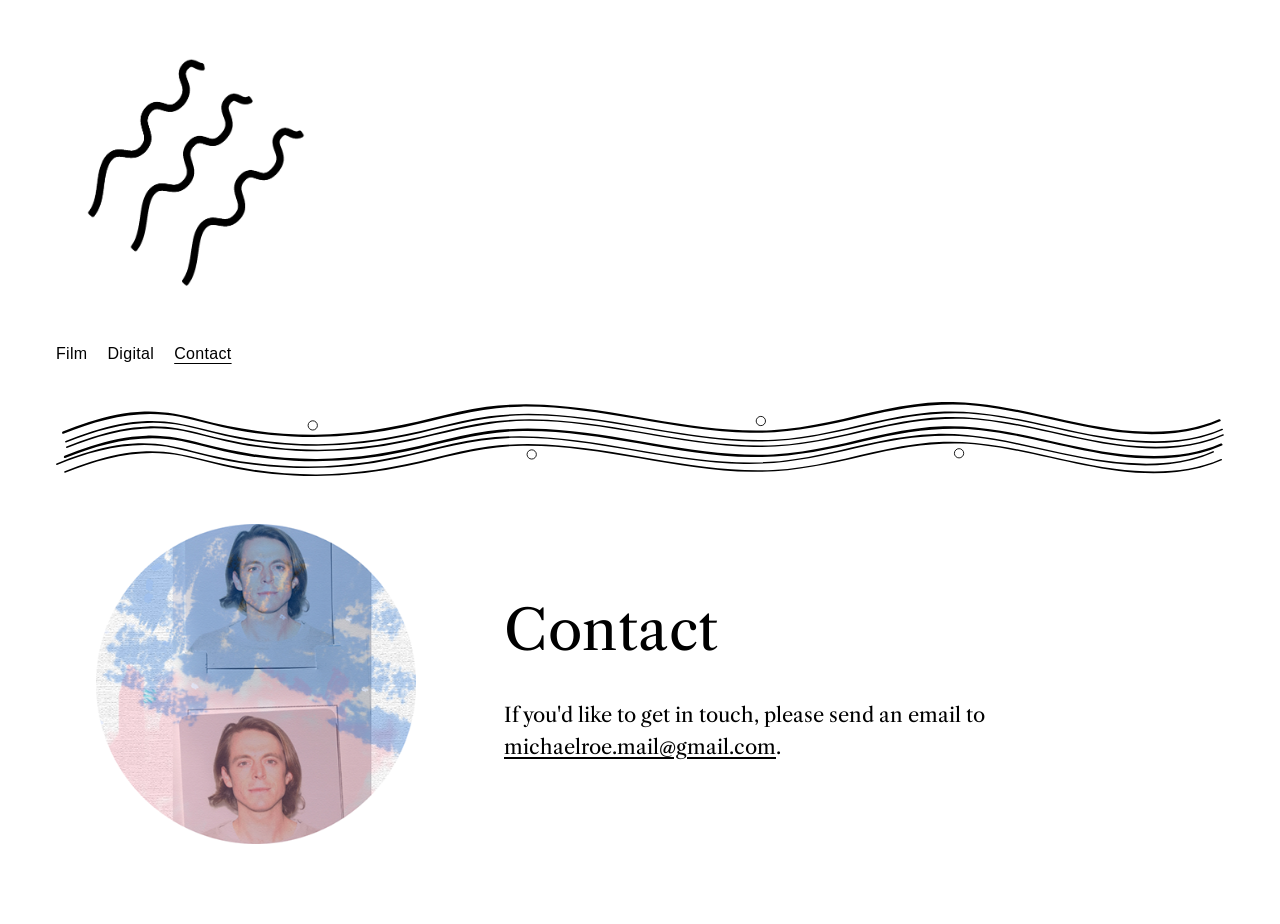
==== contact.html @ 5ca86b8b "Replace Adobe Muse output with hand-written HTML/CSS/JS The site was Muse 2015 output: fragile absol" ====
<!DOCTYPE html>
<html lang="en">
<head>
<meta charset="utf-8">
<meta name="viewport" content="width=device-width, initial-scale=1">
<title>Contact — Michael Roe</title>
<meta name="description" content="Get in touch with Michael Roe.">
<link rel="icon" href="images/favicon.ico">
<link rel="canonical" href="https://roewave.com/contact.html">
<link rel="preconnect" href="https://fonts.googleapis.com">
<link rel="preconnect" href="https://fonts.gstatic.com" crossorigin>
<link href="https://fonts.googleapis.com/css2?family=Libre+Caslon+Text:wght@400;700&display=swap" rel="stylesheet">
<link rel="stylesheet" href="css/style.css">
</head>
<body>
<div class="page">
  <header class="site-header">
    <a class="wordmark" href="index.html" aria-label="Michael Roe — home">
      <img src="images/wordmark.svg" alt="Michael Roe">
    </a>
    <nav class="site-nav" aria-label="Primary">
      <a href="film.html">Film</a>
      <a href="digital.html">Digital</a>
      <a href="contact.html" aria-current="page">Contact</a>
    </nav>
    <div class="divider" aria-hidden="true">
      <img src="images/divider.svg" alt="">
    </div>
  </header>

  <main class="contact">
    <figure class="contact-portrait">
      <img src="images/michael-portrait.png" alt="Portrait of Michael Roe">
    </figure>
    <div class="contact-body">
      <h1 class="page-title">Contact</h1>
      <p>If you'd like to get in touch, please send an email to <a href="mailto:michaelroe.mail@gmail.com">michaelroe.mail@gmail.com</a>.</p>
    </div>
  </main>
</div>
</body>
</html>
---- css/style.css ----
:root {
  --ink: #000;
  --paper: #fff;
  --muted: #666;
  --rule: #e5e5e5;
  --max: 1200px;
}

* { box-sizing: border-box; }

html, body {
  margin: 0;
  padding: 0;
  background: var(--paper);
  color: var(--ink);
}

body {
  font-family: -apple-system, BlinkMacSystemFont, "Segoe UI", Roboto, "Helvetica Neue", Arial, sans-serif;
  font-size: 16px;
  line-height: 1.5;
  -webkit-font-smoothing: antialiased;
  -moz-osx-font-smoothing: grayscale;
}

a {
  color: inherit;
  text-decoration: none;
}
a:visited { color: inherit; }
a:hover, a:focus-visible { text-decoration: underline; }
a:focus-visible { outline: 2px solid var(--ink); outline-offset: 2px; }

img { max-width: 100%; height: auto; display: block; }

.page {
  max-width: var(--max);
  margin: 0 auto;
  padding: 1.25rem 1rem 4rem;
}

/* --- Header --- */

.site-header { padding-top: 0.5rem; }

.wordmark {
  display: block;
  width: 100%;
  max-width: 280px;
  margin: 0 0 1.25rem;
}
.wordmark img { width: 100%; height: auto; }

.site-nav {
  display: flex;
  flex-wrap: wrap;
  gap: 1.25rem;
  padding-bottom: 1rem;
}
.site-nav a {
  font-family: -apple-system, BlinkMacSystemFont, "Segoe UI", Roboto, "Helvetica Neue", Arial, sans-serif;
  font-size: 1rem;
  letter-spacing: 0.02em;
  padding: 0.25rem 0;
}
.site-nav a[aria-current="page"] {
  text-decoration: underline;
  text-underline-offset: 4px;
}

.divider {
  display: block;
  width: 100%;
  margin: 1rem 0 2rem;
}
.divider img { width: 100%; height: auto; }

/* --- Page heading --- */

.page-title {
  font-family: "Libre Caslon Text", Georgia, "Times New Roman", serif;
  font-weight: 400;
  font-size: clamp(2rem, 5vw, 3.5rem);
  margin: 0 0 1.5rem;
  letter-spacing: 0.01em;
}

/* --- Home --- */

.hero {
  margin: 0 0 1.5rem;
}
.hero img {
  width: 100%;
  height: auto;
}

.intro {
  font-family: "Libre Caslon Text", Georgia, "Times New Roman", serif;
  font-size: 1.125rem;
  color: var(--muted);
  max-width: 50ch;
  margin: 0 0 2rem;
}

/* --- Galleries --- */

.gallery {
  display: grid;
  grid-template-columns: repeat(auto-fill, minmax(280px, 1fr));
  gap: 1rem;
  align-items: start;
}

.gallery button {
  appearance: none;
  background: none;
  border: 0;
  padding: 0;
  margin: 0;
  cursor: zoom-in;
  display: block;
  width: 100%;
  overflow: hidden;
}
.gallery button:focus-visible {
  outline: 2px solid var(--ink);
  outline-offset: 2px;
}
.gallery img {
  width: 100%;
  height: auto;
  display: block;
  transition: opacity 0.2s ease;
}
@media (prefers-reduced-motion: reduce) {
  .gallery img { transition: none; }
}
.gallery button:hover img { opacity: 0.85; }

/* --- Contact --- */

.contact {
  display: flex;
  flex-direction: column;
  gap: 2rem;
  align-items: flex-start;
}
.contact-portrait {
  width: 100%;
  max-width: 320px;
  flex-shrink: 0;
}
.contact-portrait img {
  width: 100%;
  height: auto;
  border-radius: 4px;
}
.contact-body {
  font-family: "Libre Caslon Text", Georgia, "Times New Roman", serif;
  font-size: 1.25rem;
  line-height: 1.6;
  max-width: 50ch;
}
.contact-body a {
  text-decoration: underline;
  text-underline-offset: 3px;
}

@media (min-width: 720px) {
  .contact {
    flex-direction: row;
    gap: 3rem;
    align-items: center;
  }
}

/* --- Lightbox --- */

.lightbox {
  position: fixed;
  inset: 0;
  background: rgba(0, 0, 0, 0.92);
  display: none;
  z-index: 1000;
  align-items: center;
  justify-content: center;
}
.lightbox.is-open { display: flex; }

.lightbox-figure {
  margin: 0;
  max-width: 95vw;
  max-height: 90vh;
  display: flex;
  align-items: center;
  justify-content: center;
}
.lightbox-figure img {
  max-width: 95vw;
  max-height: 90vh;
  width: auto;
  height: auto;
  object-fit: contain;
  user-select: none;
}

.lightbox-btn {
  position: absolute;
  appearance: none;
  background: rgba(0, 0, 0, 0.4);
  border: 0;
  color: #fff;
  font-size: 1.5rem;
  line-height: 1;
  width: 48px;
  height: 48px;
  border-radius: 50%;
  cursor: pointer;
  display: flex;
  align-items: center;
  justify-content: center;
}
.lightbox-btn:hover,
.lightbox-btn:focus-visible {
  background: rgba(0, 0, 0, 0.8);
  outline: none;
}
.lightbox-close { top: 1rem; right: 1rem; }
.lightbox-prev { left: 1rem; top: 50%; transform: translateY(-50%); }
.lightbox-next { right: 1rem; top: 50%; transform: translateY(-50%); }

body.lightbox-open { overflow: hidden; }

@media (max-width: 600px) {
  .lightbox-prev { left: 0.5rem; }
  .lightbox-next { right: 0.5rem; }
  .lightbox-close { top: 0.5rem; right: 0.5rem; }
}

/* --- Print --- */

@media print {
  .site-nav, .lightbox, .divider, .gallery button { all: revert; }
  .gallery { display: block; }
  .gallery img { page-break-inside: avoid; margin-bottom: 1rem; }
}
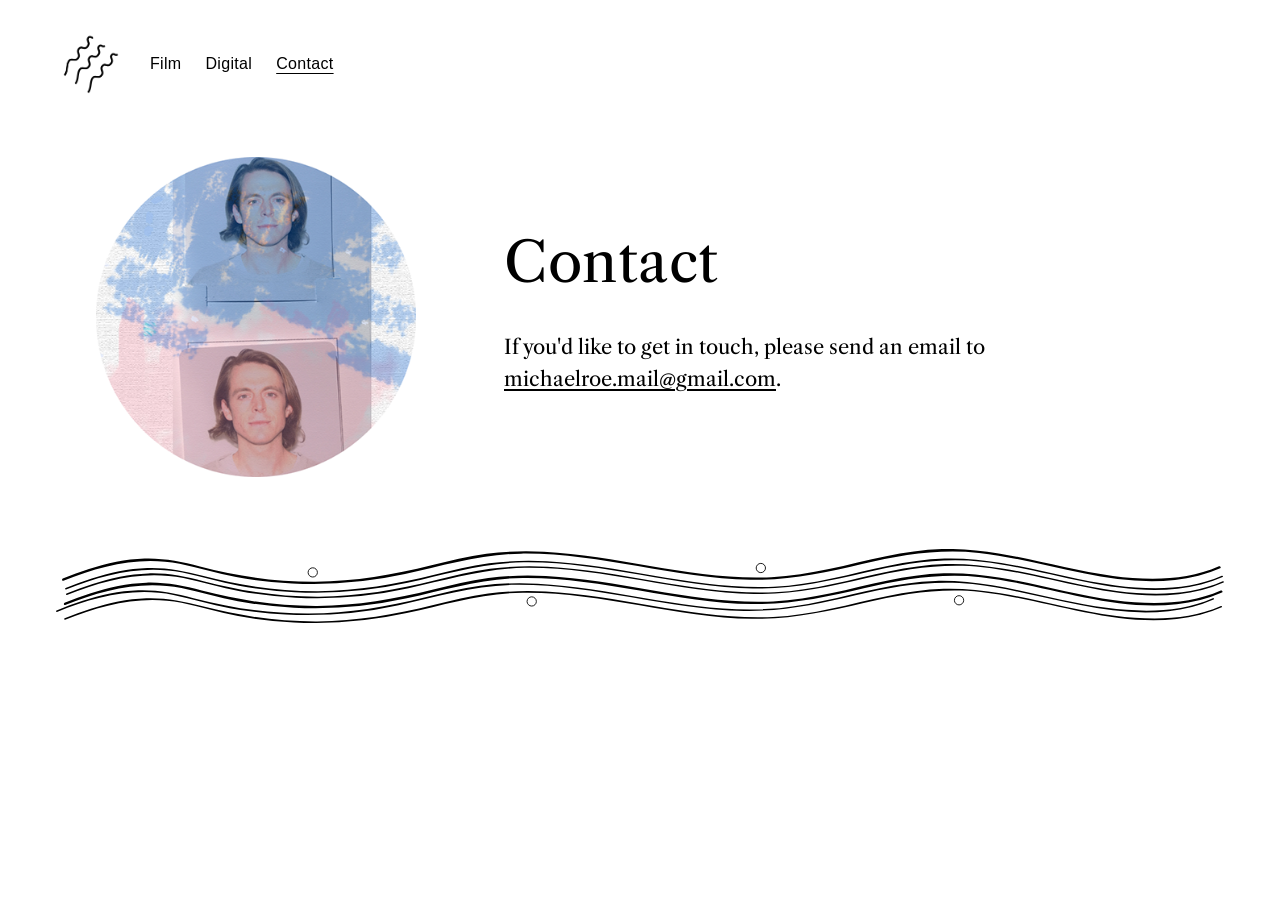
==== commit 16ffa06d: "Inline wordmark with nav; move divider to page footer Two header refinements that bring the layout c" ====
--- a/contact.html
+++ b/contact.html
@@ -23,9 +23,6 @@
       <a href="digital.html">Digital</a>
       <a href="contact.html" aria-current="page">Contact</a>
     </nav>
-    <div class="divider" aria-hidden="true">
-      <img src="images/divider.svg" alt="">
-    </div>
   </header>
 
   <main class="contact">
@@ -37,6 +34,12 @@
       <p>If you'd like to get in touch, please send an email to <a href="mailto:michaelroe.mail@gmail.com">michaelroe.mail@gmail.com</a>.</p>
     </div>
   </main>
+
+  <footer class="site-footer">
+    <div class="divider" aria-hidden="true">
+      <img src="images/divider.svg" alt="">
+    </div>
+  </footer>
 </div>
 </body>
 </html>
--- a/css/style.css
+++ b/css/style.css
@@ -41,21 +41,25 @@
 
 /* --- Header --- */
 
-.site-header { padding-top: 0.5rem; }
+.site-header {
+  display: flex;
+  align-items: center;
+  flex-wrap: wrap;
+  gap: 1.5rem;
+  padding: 0.5rem 0 2.5rem;
+}
 
 .wordmark {
   display: block;
-  width: 100%;
-  max-width: 280px;
-  margin: 0 0 1.25rem;
-}
-.wordmark img { width: 100%; height: auto; }
+  flex-shrink: 0;
+  width: 70px;
+}
+.wordmark img { width: 100%; height: auto; display: block; }
 
 .site-nav {
   display: flex;
   flex-wrap: wrap;
-  gap: 1.25rem;
-  padding-bottom: 1rem;
+  gap: 1.5rem;
 }
 .site-nav a {
   font-family: -apple-system, BlinkMacSystemFont, "Segoe UI", Roboto, "Helvetica Neue", Arial, sans-serif;
@@ -68,12 +72,17 @@
   text-underline-offset: 4px;
 }
 
+/* --- Footer divider (decorative end-of-page mark, per original Muse layout) --- */
+
+.site-footer {
+  margin-top: 3.5rem;
+  padding-bottom: 1rem;
+}
 .divider {
   display: block;
   width: 100%;
-  margin: 1rem 0 2rem;
-}
-.divider img { width: 100%; height: auto; }
+}
+.divider img { width: 100%; height: auto; display: block; }
 
 /* --- Page heading --- */
 
